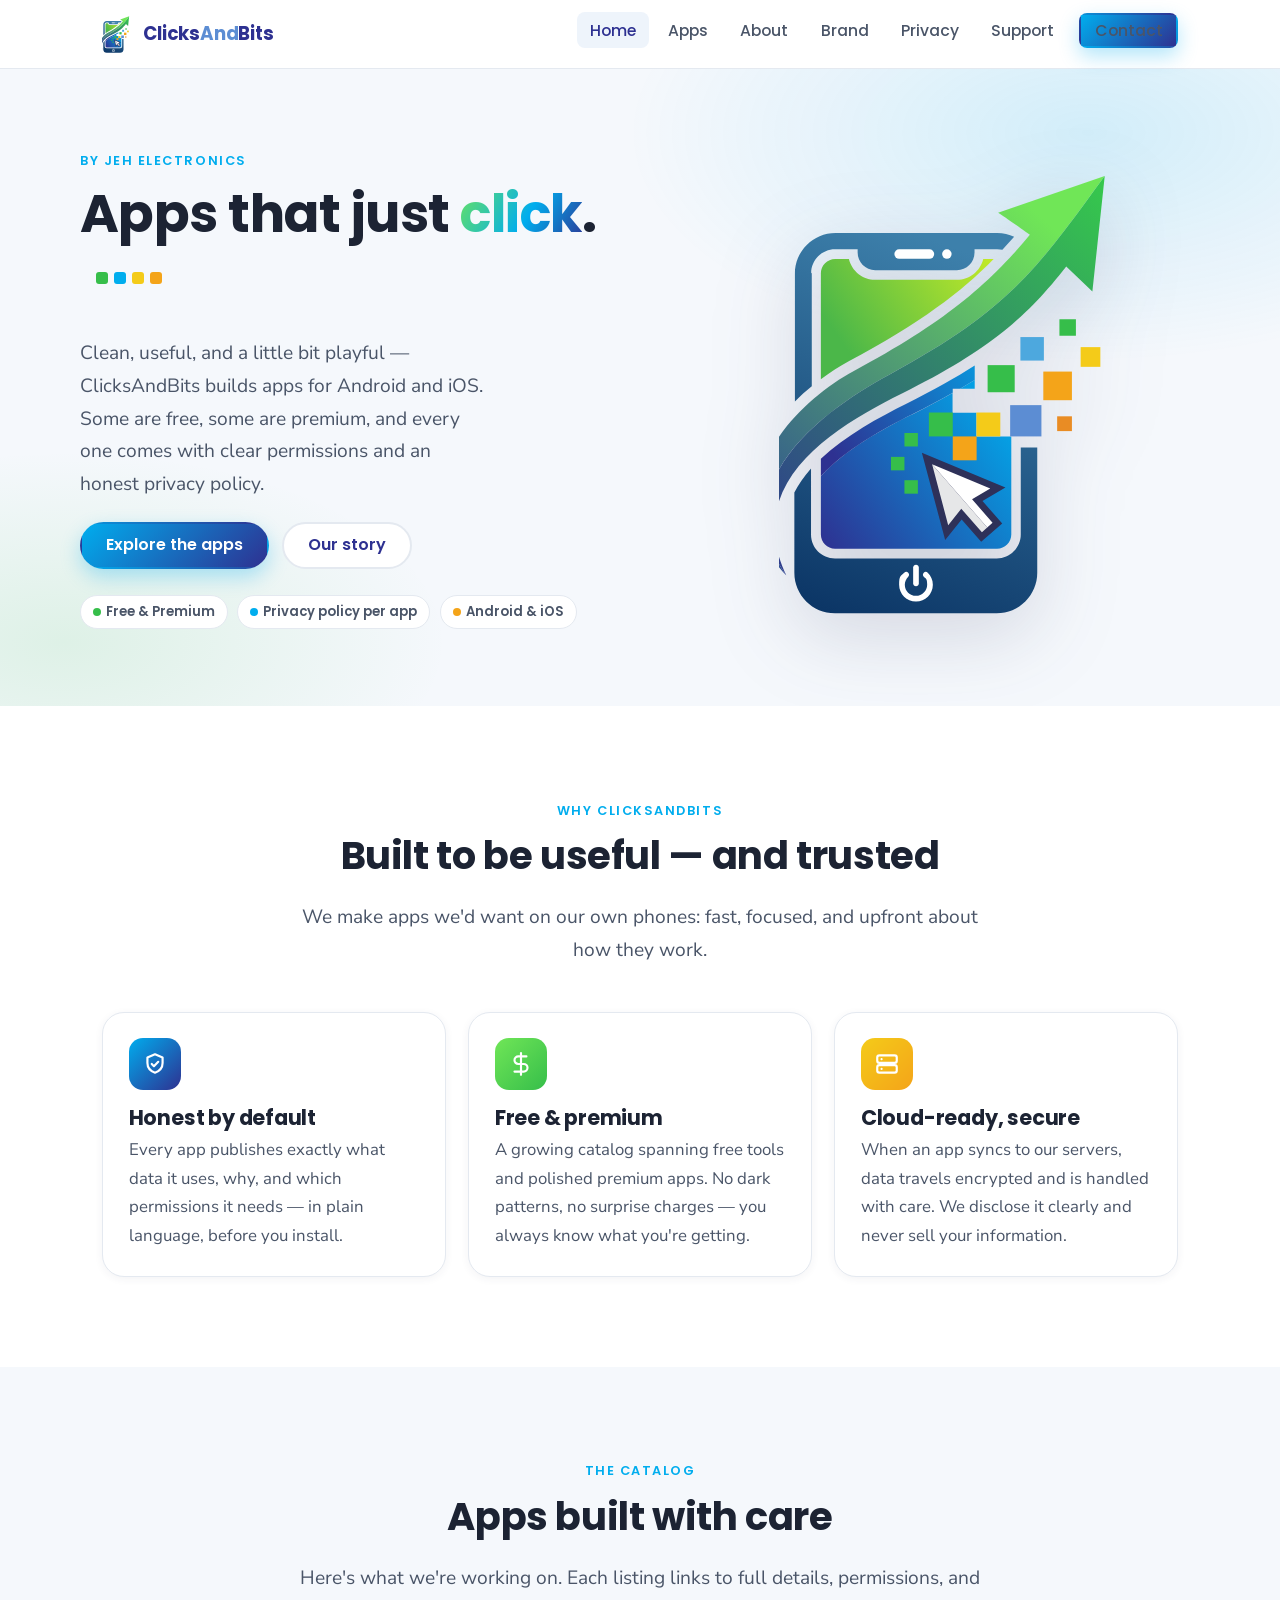
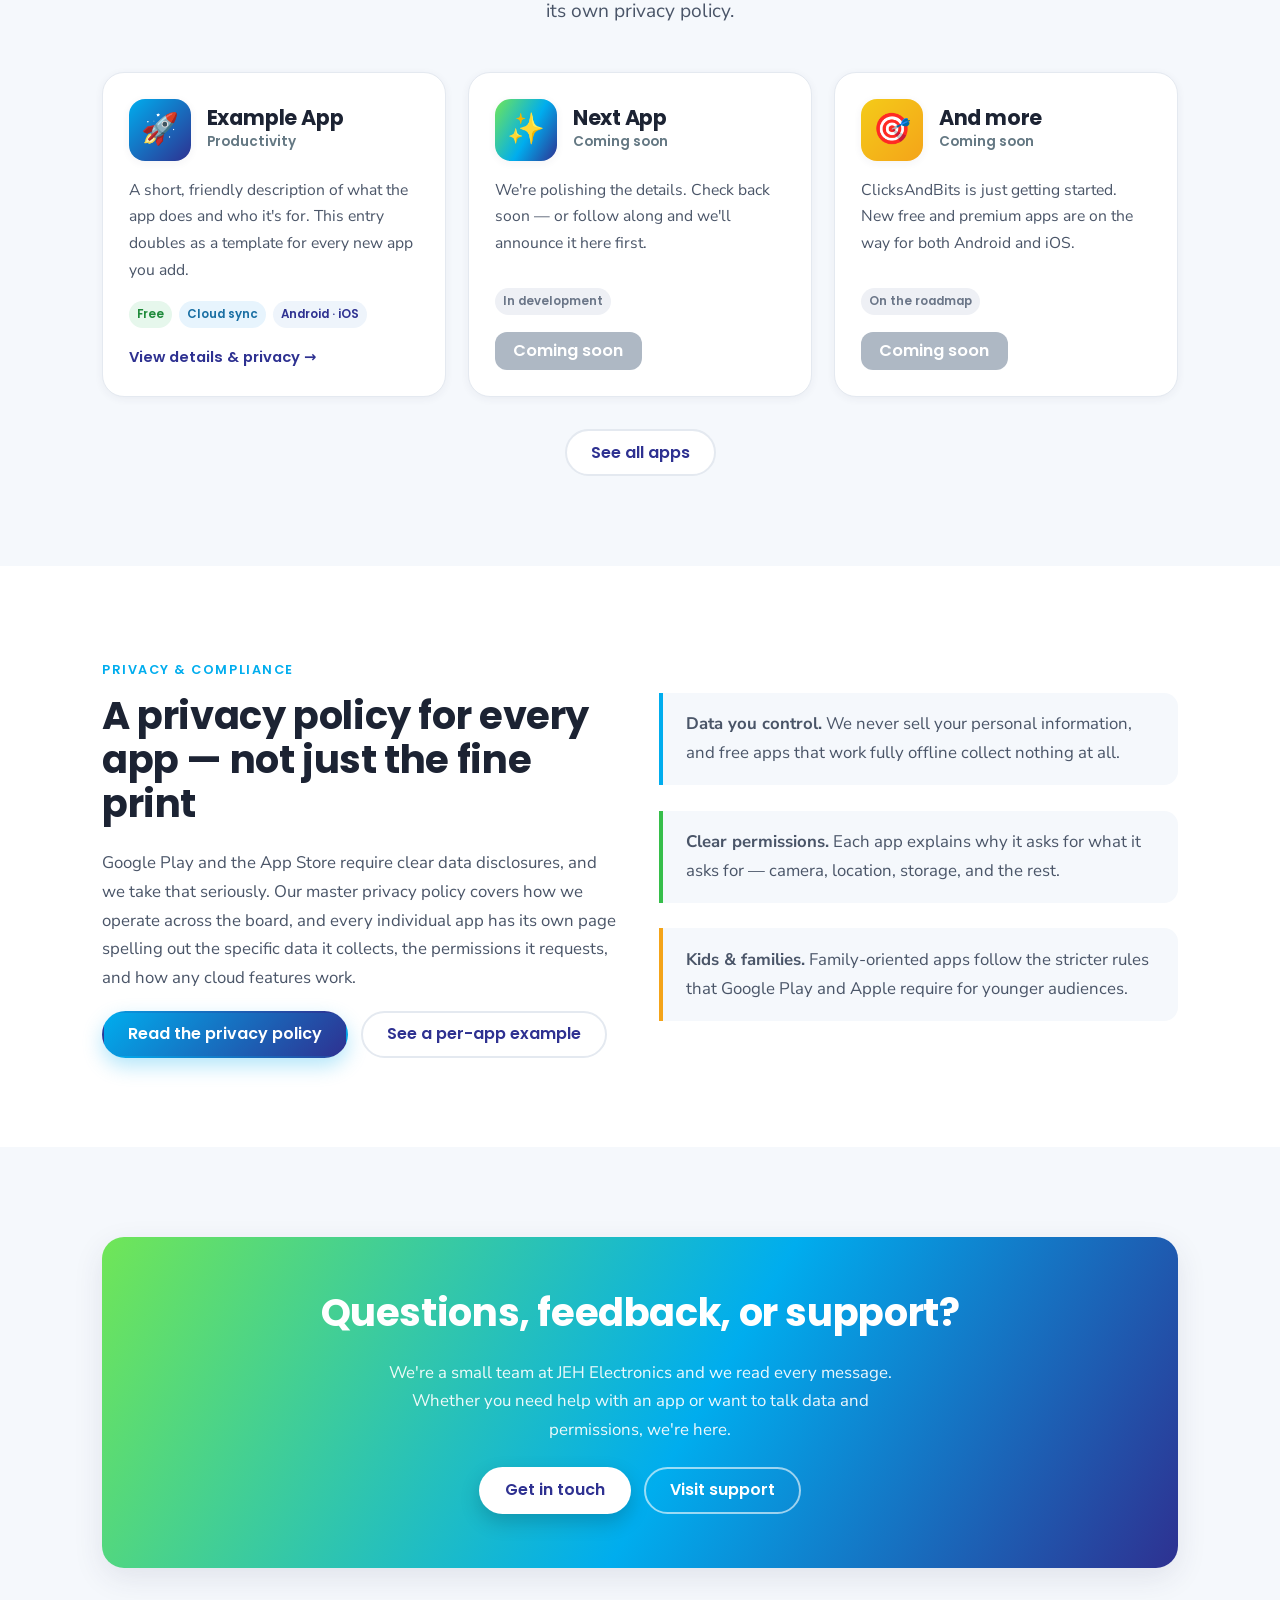
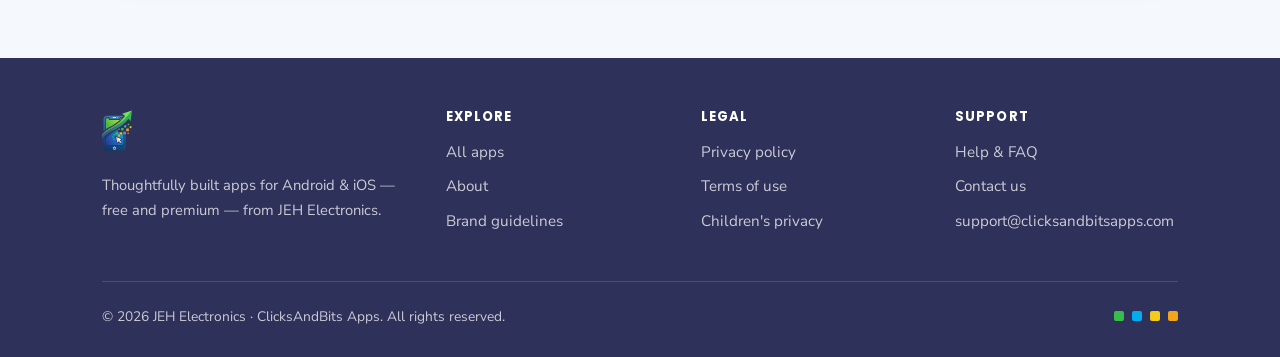
==== index.html @ 616c17c9 "Initial commit: ClicksAndBits Apps website Static site for ClicksAndBits Apps (JEH Electronics): hom" ====
<!DOCTYPE html>
<html lang="en">
<head>
  <meta charset="UTF-8">
  <meta name="viewport" content="width=device-width, initial-scale=1">
  <title>ClicksAndBits Apps — Thoughtfully built apps for Android &amp; iOS</title>
  <meta name="description" content="ClicksAndBits Apps, by JEH Electronics, builds clean, useful, and playful apps for Android and iOS — free and premium. Clear permissions, honest data practices, and a privacy policy for every app.">
  <link rel="icon" type="image/svg+xml" href="assets/img/icon.svg">
  <link rel="preconnect" href="https://fonts.googleapis.com">
  <link rel="preconnect" href="https://fonts.gstatic.com" crossorigin>
  <link href="https://fonts.googleapis.com/css2?family=Poppins:wght@500;600;700&family=Nunito+Sans:opsz,wght@6..12,400;6..12,600;6..12,700&display=swap" rel="stylesheet">
  <link rel="stylesheet" href="assets/css/styles.css">
</head>
<body>

  <!-- ===================== HEADER ===================== -->
  <header class="site-header">
    <nav class="wrap nav" aria-label="Primary">
      <a class="brand" href="index.html">
        <img src="assets/img/icon.svg" alt="">
        <span class="brand-txt">Clicks<em>And</em>Bits</span>
      </a>
      <button class="nav-toggle" aria-label="Menu" aria-controls="nav-links" aria-expanded="false">
        <svg viewBox="0 0 24 24" fill="none" stroke="currentColor" stroke-width="2.2" stroke-linecap="round"><path d="M3 6h18M3 12h18M3 18h18"/></svg>
      </button>
      <ul class="nav-links" id="nav-links">
        <li><a href="index.html">Home</a></li>
        <li><a href="apps.html">Apps</a></li>
        <li><a href="about.html">About</a></li>
        <li><a href="brand.html">Brand</a></li>
        <li><a href="privacy.html">Privacy</a></li>
        <li><a href="support.html">Support</a></li>
        <li><a class="btn btn--primary btn--sm" href="contact.html">Contact</a></li>
      </ul>
    </nav>
  </header>

  <main>

    <!-- ===================== HERO ===================== -->
    <section class="hero">
      <div class="wrap hero-grid">
        <div>
          <span class="eyebrow">By JEH Electronics</span>
          <h1>Apps that just <span class="grad">click</span>.<span class="bits"><i></i><i></i><i></i><i></i></span></h1>
          <p class="lead">Clean, useful, and a little bit playful — ClicksAndBits builds apps for Android and iOS. Some are free, some are premium, and every one comes with clear permissions and an honest privacy policy.</p>
          <div class="btn-row">
            <a class="btn btn--primary" href="apps.html">Explore the apps</a>
            <a class="btn btn--ghost" href="about.html">Our story</a>
          </div>
          <div class="pill-row">
            <span class="pill"><span class="dot" style="background:var(--cb-green)"></span> Free &amp; Premium</span>
            <span class="pill"><span class="dot" style="background:var(--cb-blue)"></span> Privacy policy per app</span>
            <span class="pill"><span class="dot" style="background:var(--cb-orange)"></span> Android &amp; iOS</span>
          </div>
        </div>
        <div class="hero-art">
          <img src="assets/img/icon.svg" alt="ClicksAndBits Apps logo — a phone with a rising arrow and colorful pixel bits">
        </div>
      </div>
    </section>

    <!-- ===================== VALUE PROPS ===================== -->
    <section class="section">
      <div class="wrap">
        <div class="section-head center">
          <span class="eyebrow">Why ClicksAndBits</span>
          <h2>Built to be useful — and trusted</h2>
          <p class="lead">We make apps we'd want on our own phones: fast, focused, and upfront about how they work.</p>
        </div>
        <div class="grid grid-3">
          <div class="card card--hover">
            <div class="feature-icon bg-brand">
              <svg viewBox="0 0 24 24" fill="none" stroke="currentColor" stroke-width="2" stroke-linecap="round" stroke-linejoin="round"><path d="M12 3l7 3v5c0 4.5-3 7.5-7 9-4-1.5-7-4.5-7-9V6z"/><path d="M9 12l2 2 4-4"/></svg>
            </div>
            <h3>Honest by default</h3>
            <p>Every app publishes exactly what data it uses, why, and which permissions it needs — in plain language, before you install.</p>
          </div>
          <div class="card card--hover">
            <div class="feature-icon bg-green">
              <svg viewBox="0 0 24 24" fill="none" stroke="currentColor" stroke-width="2" stroke-linecap="round" stroke-linejoin="round"><path d="M12 2v20M17 5H9.5a3.5 3.5 0 0 0 0 7h5a3.5 3.5 0 0 1 0 7H6"/></svg>
            </div>
            <h3>Free &amp; premium</h3>
            <p>A growing catalog spanning free tools and polished premium apps. No dark patterns, no surprise charges — you always know what you're getting.</p>
          </div>
          <div class="card card--hover">
            <div class="feature-icon bg-warm">
              <svg viewBox="0 0 24 24" fill="none" stroke="currentColor" stroke-width="2" stroke-linecap="round" stroke-linejoin="round"><rect x="3" y="4" width="18" height="7" rx="2"/><rect x="3" y="13" width="18" height="7" rx="2"/><path d="M7 7.5h.01M7 16.5h.01"/></svg>
            </div>
            <h3>Cloud-ready, secure</h3>
            <p>When an app syncs to our servers, data travels encrypted and is handled with care. We disclose it clearly and never sell your information.</p>
          </div>
        </div>
      </div>
    </section>

    <!-- ===================== FEATURED APPS ===================== -->
    <section class="section section--soft">
      <div class="wrap">
        <div class="section-head center">
          <span class="eyebrow">The catalog</span>
          <h2>Apps built with care</h2>
          <p class="lead">Here's what we're working on. Each listing links to full details, permissions, and its own privacy policy.</p>
        </div>
        <div class="grid grid-3">

          <!-- Example / template app -->
          <article class="card card--hover app-card">
            <div class="app-card__top">
              <div class="app-icon" style="background:var(--grad-brand)">🚀</div>
              <div>
                <h3>Example App</h3>
                <div class="app-card__meta">Productivity</div>
              </div>
            </div>
            <p>A short, friendly description of what the app does and who it's for. This entry doubles as a template for every new app you add.</p>
            <div class="tag-row">
              <span class="tag tag--free">Free</span>
              <span class="tag tag--data">Cloud sync</span>
              <span class="tag">Android · iOS</span>
            </div>
            <div class="app-card__actions">
              <a class="link-arrow" href="apps/example-app.html">View details &amp; privacy</a>
            </div>
          </article>

          <!-- Coming soon placeholders -->
          <article class="card app-card">
            <div class="app-card__top">
              <div class="app-icon" style="background:var(--grad-rise)">✨</div>
              <div>
                <h3>Next App</h3>
                <div class="app-card__meta">Coming soon</div>
              </div>
            </div>
            <p>We're polishing the details. Check back soon — or follow along and we'll announce it here first.</p>
            <div class="tag-row">
              <span class="tag tag--soon">In development</span>
            </div>
            <div class="app-card__actions">
              <span class="store-badge is-disabled"><span class="sb-big">Coming soon</span></span>
            </div>
          </article>

          <article class="card app-card">
            <div class="app-card__top">
              <div class="app-icon" style="background:var(--grad-warm)">🎯</div>
              <div>
                <h3>And more</h3>
                <div class="app-card__meta">Coming soon</div>
              </div>
            </div>
            <p>ClicksAndBits is just getting started. New free and premium apps are on the way for both Android and iOS.</p>
            <div class="tag-row">
              <span class="tag tag--soon">On the roadmap</span>
            </div>
            <div class="app-card__actions">
              <span class="store-badge is-disabled"><span class="sb-big">Coming soon</span></span>
            </div>
          </article>

        </div>
        <div class="btn-row center" style="margin-top:2rem">
          <a class="btn btn--ghost" href="apps.html">See all apps</a>
        </div>
      </div>
    </section>

    <!-- ===================== TRUST / PRIVACY STRIP ===================== -->
    <section class="section">
      <div class="wrap">
        <div class="grid grid-2" style="align-items:center; gap:2.4rem">
          <div>
            <span class="eyebrow">Privacy &amp; compliance</span>
            <h2>A privacy policy for every app — not just the fine print</h2>
            <p>Google Play and the App Store require clear data disclosures, and we take that seriously. Our master privacy policy covers how we operate across the board, and every individual app has its own page spelling out the specific data it collects, the permissions it requests, and how any cloud features work.</p>
            <div class="btn-row">
              <a class="btn btn--primary" href="privacy.html">Read the privacy policy</a>
              <a class="btn btn--ghost" href="apps/example-app.html">See a per-app example</a>
            </div>
          </div>
          <div class="stack">
            <div class="callout"><p><strong>Data you control.</strong> We never sell your personal information, and free apps that work fully offline collect nothing at all.</p></div>
            <div class="callout callout--green"><p><strong>Clear permissions.</strong> Each app explains why it asks for what it asks for — camera, location, storage, and the rest.</p></div>
            <div class="callout callout--warm"><p><strong>Kids &amp; families.</strong> Family-oriented apps follow the stricter rules that Google Play and Apple require for younger audiences.</p></div>
          </div>
        </div>
      </div>
    </section>

    <!-- ===================== CTA ===================== -->
    <section class="section section--soft">
      <div class="wrap">
        <div class="cta-band">
          <h2>Questions, feedback, or support?</h2>
          <p>We're a small team at JEH Electronics and we read every message. Whether you need help with an app or want to talk data and permissions, we're here.</p>
          <div class="btn-row center" style="margin-top:1.4rem">
            <a class="btn btn--primary" href="contact.html">Get in touch</a>
            <a class="btn btn--ghost" href="support.html" style="background:transparent;color:#fff;border-color:rgba(255,255,255,.6)">Visit support</a>
          </div>
        </div>
      </div>
    </section>

  </main>

  <!-- ===================== FOOTER ===================== -->
  <footer class="site-footer">
    <div class="wrap">
      <div class="footer-grid">
        <div class="footer-brand">
          <img src="assets/img/icon.svg" alt="ClicksAndBits Apps">
          <p>Thoughtfully built apps for Android &amp; iOS — free and premium — from JEH Electronics.</p>
        </div>
        <div>
          <h4>Explore</h4>
          <ul>
            <li><a href="apps.html">All apps</a></li>
            <li><a href="about.html">About</a></li>
            <li><a href="brand.html">Brand guidelines</a></li>
          </ul>
        </div>
        <div>
          <h4>Legal</h4>
          <ul>
            <li><a href="privacy.html">Privacy policy</a></li>
            <li><a href="terms.html">Terms of use</a></li>
            <li><a href="privacy.html#childrens-privacy">Children's privacy</a></li>
          </ul>
        </div>
        <div>
          <h4>Support</h4>
          <ul>
            <li><a href="support.html">Help &amp; FAQ</a></li>
            <li><a href="contact.html">Contact us</a></li>
            <li><a href="mailto:support@clicksandbitsapps.com">support@clicksandbitsapps.com</a></li>
          </ul>
        </div>
      </div>
      <div class="footer-bar">
        <span>© <span data-year>2026</span> JEH Electronics · ClicksAndBits Apps. All rights reserved.</span>
        <span class="footer-badges" aria-hidden="true"><i></i><i></i><i></i><i></i></span>
      </div>
    </div>
  </footer>

  <script src="assets/js/main.js"></script>
</body>
</html>
---- assets/css/styles.css ----
/* =====================================================================
   ClicksAndBits Apps — Design System
   Brand colors taken from the Clicks logo (JEH Electronics)
   ===================================================================== */

:root {
  /* --- Brand palette --------------------------------------------- */
  --cb-blue:        #00adee;   /* bright sky blue  */
  --cb-blue-2:      #4da8de;   /* soft blue        */
  --cb-indigo:      #2e3191;   /* deep indigo      */
  --cb-indigo-2:    #2e3159;   /* near-navy        */
  --cb-slate-blue:  #5c8dd3;   /* slate blue       */
  --cb-green:       #36be4a;   /* clicks green     */
  --cb-green-2:     #70e657;   /* light green      */
  --cb-yellow:      #f4cb19;   /* bit yellow       */
  --cb-orange:      #f4a419;   /* bit orange       */

  /* --- Neutrals -------------------------------------------------- */
  --ink:            #1c2333;   /* primary text     */
  --ink-soft:       #4a5568;   /* secondary text   */
  --slate:          #647883;   /* muted text       */
  --line:           #e4e9f0;   /* borders          */
  --bg:             #ffffff;
  --bg-soft:        #f5f8fc;   /* section tint     */
  --bg-tint:        #eef4fb;

  /* --- Signature gradients (from the logo) ----------------------- */
  --grad-brand:  linear-gradient(135deg, var(--cb-blue) 0%, var(--cb-indigo) 100%);
  --grad-rise:   linear-gradient(120deg, var(--cb-green-2) 0%, var(--cb-blue) 55%, var(--cb-indigo) 100%);
  --grad-warm:   linear-gradient(135deg, var(--cb-yellow) 0%, var(--cb-orange) 100%);

  /* --- Type ------------------------------------------------------ */
  --font-display: 'Poppins', system-ui, -apple-system, 'Segoe UI', Roboto, sans-serif;
  --font-body:    'Nunito Sans', system-ui, -apple-system, 'Segoe UI', Roboto, sans-serif;

  /* --- Shape & depth --------------------------------------------- */
  --radius:    14px;
  --radius-lg: 22px;
  --radius-sm: 9px;
  --shadow-sm: 0 2px 8px rgba(46, 49, 89, 0.06);
  --shadow:    0 10px 30px rgba(46, 49, 89, 0.10);
  --shadow-lg: 0 24px 60px rgba(46, 49, 89, 0.16);

  --wrap: 1120px;
}

/* =====================================================================
   Base
   ===================================================================== */
*, *::before, *::after { box-sizing: border-box; }

html { scroll-behavior: smooth; -webkit-text-size-adjust: 100%; }

body {
  margin: 0;
  font-family: var(--font-body);
  font-size: 1.05rem;
  line-height: 1.7;
  color: var(--ink-soft);
  background: var(--bg);
  -webkit-font-smoothing: antialiased;
  text-rendering: optimizeLegibility;
}

h1, h2, h3, h4 {
  font-family: var(--font-display);
  color: var(--ink);
  line-height: 1.15;
  font-weight: 700;
  margin: 0 0 .6em;
  letter-spacing: -0.01em;
}
h1 { font-size: clamp(2.1rem, 5vw, 3.3rem); }
h2 { font-size: clamp(1.7rem, 3.5vw, 2.4rem); }
h3 { font-size: 1.3rem; }

p { margin: 0 0 1.1em; }

a { color: var(--cb-indigo); text-decoration: none; transition: color .15s ease; }
a:hover { color: var(--cb-blue); }

img, svg { max-width: 100%; }

ul, ol { margin: 0 0 1.1em; padding-left: 1.3em; }
li { margin-bottom: .4em; }

hr { border: none; border-top: 1px solid var(--line); margin: 2.5rem 0; }

code {
  font-family: ui-monospace, SFMono-Regular, Menlo, Consolas, monospace;
  background: var(--bg-tint);
  color: var(--cb-indigo);
  padding: .12em .4em;
  border-radius: 6px;
  font-size: .9em;
}

:focus-visible { outline: 3px solid var(--cb-blue); outline-offset: 2px; border-radius: 4px; }

/* =====================================================================
   Layout helpers
   ===================================================================== */
.wrap { width: 100%; max-width: var(--wrap); margin: 0 auto; padding: 0 22px; }
.section { padding: clamp(3.5rem, 7vw, 6rem) 0; }
.section--soft { background: var(--bg-soft); }
.section--tint { background: var(--bg-tint); }

.center { text-align: center; }
.eyebrow {
  display: inline-block;
  font-family: var(--font-display);
  font-weight: 600;
  font-size: .8rem;
  letter-spacing: .12em;
  text-transform: uppercase;
  color: var(--cb-blue);
  margin-bottom: .8rem;
}
.lead { font-size: 1.2rem; color: var(--ink-soft); }
.section-head { max-width: 680px; margin: 0 auto 2.8rem; }
.section-head.center { text-align: center; }

/* =====================================================================
   Buttons
   ===================================================================== */
.btn {
  display: inline-flex;
  align-items: center;
  gap: .55em;
  font-family: var(--font-display);
  font-weight: 600;
  font-size: 1rem;
  line-height: 1;
  padding: .85em 1.5em;
  border-radius: 999px;
  border: 2px solid transparent;
  cursor: pointer;
  transition: transform .12s ease, box-shadow .18s ease, background .18s ease, color .18s ease;
  white-space: nowrap;
}
.btn:active { transform: translateY(1px); }
.btn--primary {
  background: var(--grad-brand);
  color: #fff;
  box-shadow: 0 8px 20px rgba(0, 173, 238, 0.30);
}
.btn--primary:hover { color: #fff; box-shadow: 0 12px 28px rgba(0, 173, 238, 0.42); transform: translateY(-2px); }
.btn--ghost {
  background: #fff;
  color: var(--cb-indigo);
  border-color: var(--line);
}
.btn--ghost:hover { border-color: var(--cb-blue); color: var(--cb-blue); }
.btn--sm { font-size: .9rem; padding: .65em 1.1em; }

.btn-row { display: flex; flex-wrap: wrap; gap: .8rem; }
.btn-row.center { justify-content: center; }

/* Store badges */
.store-badge {
  display: inline-flex;
  align-items: center;
  gap: .6em;
  background: var(--ink);
  color: #fff;
  border-radius: 12px;
  padding: .6em 1.1em;
  font-family: var(--font-display);
  transition: transform .12s ease, box-shadow .18s ease;
}
.store-badge:hover { color: #fff; transform: translateY(-2px); box-shadow: var(--shadow); }
.store-badge svg { width: 26px; height: 26px; flex: none; }
.store-badge .sb-small { display: block; font-size: .62rem; letter-spacing: .06em; opacity: .8; line-height: 1.1; }
.store-badge .sb-big { display: block; font-size: 1.02rem; font-weight: 600; line-height: 1.1; }
.store-badge.is-disabled { background: #aeb8c4; pointer-events: none; }

/* =====================================================================
   Header / Nav
   ===================================================================== */
.site-header {
  position: sticky;
  top: 0;
  z-index: 50;
  background: rgba(255, 255, 255, 0.85);
  backdrop-filter: saturate(180%) blur(12px);
  -webkit-backdrop-filter: saturate(180%) blur(12px);
  border-bottom: 1px solid var(--line);
}
.nav {
  display: flex;
  align-items: center;
  justify-content: space-between;
  height: 68px;
}
.brand { display: inline-flex; align-items: center; gap: .6em; font-family: var(--font-display); font-weight: 700; color: var(--ink); font-size: 1.15rem; }
.brand:hover { color: var(--ink); }
.brand img { height: 38px; width: auto; }
.brand .brand-txt { color: var(--cb-indigo); letter-spacing: -0.01em; }
.brand .brand-txt em { color: var(--cb-slate-blue); font-style: normal; }

.nav-links { display: flex; align-items: center; gap: .35rem; list-style: none; margin: 0; padding: 0; }
.nav-links a {
  font-family: var(--font-display);
  font-weight: 500;
  font-size: .98rem;
  color: var(--ink-soft);
  padding: .5em .85em;
  border-radius: 8px;
}
.nav-links a:hover { color: var(--cb-indigo); background: var(--bg-tint); }
.nav-links a.is-active { color: var(--cb-indigo); background: var(--bg-tint); }
.nav-links .btn { margin-left: .4rem; }

.nav-toggle {
  display: none;
  background: none; border: none; cursor: pointer;
  width: 44px; height: 44px; padding: 10px;
  color: var(--cb-indigo);
}
.nav-toggle svg { width: 100%; height: 100%; }

@media (max-width: 860px) {
  .nav-toggle { display: block; }
  .nav-links {
    position: absolute;
    top: 68px; left: 0; right: 0;
    flex-direction: column;
    align-items: stretch;
    gap: .2rem;
    background: #fff;
    border-bottom: 1px solid var(--line);
    padding: 1rem 22px 1.4rem;
    box-shadow: var(--shadow);
    transform: translateY(-8px);
    opacity: 0;
    pointer-events: none;
    transition: opacity .18s ease, transform .18s ease;
  }
  .nav-links.open { opacity: 1; transform: none; pointer-events: auto; }
  .nav-links a { padding: .7em .85em; }
  .nav-links .btn { margin: .4rem 0 0; justify-content: center; }
}

/* =====================================================================
   Hero
   ===================================================================== */
.hero { position: relative; overflow: hidden; background: var(--bg-soft); }
.hero::before {
  content: "";
  position: absolute; inset: 0;
  background:
    radial-gradient(60% 60% at 85% 10%, rgba(0,173,238,.14), transparent 60%),
    radial-gradient(50% 50% at 5% 90%, rgba(54,190,74,.12), transparent 60%);
  pointer-events: none;
}
.hero-grid {
  position: relative;
  display: grid;
  grid-template-columns: 1.1fr .9fr;
  gap: 3rem;
  align-items: center;
  padding: clamp(3rem, 6vw, 5.5rem) 0;
}
.hero h1 { color: var(--ink); }
.hero h1 .grad { background: var(--grad-rise); -webkit-background-clip: text; background-clip: text; color: transparent; }
.hero .lead { max-width: 34ch; }
.hero-art { display: flex; justify-content: center; }
.hero-art img { width: min(360px, 80%); filter: drop-shadow(0 20px 40px rgba(46,49,89,.18)); }

/* floating bits accent */
.bits { display: inline-flex; gap: 6px; vertical-align: middle; margin-left: .3em; }
.bits i { width: 12px; height: 12px; border-radius: 3px; display: inline-block; }
.bits i:nth-child(1){ background: var(--cb-green); }
.bits i:nth-child(2){ background: var(--cb-blue); }
.bits i:nth-child(3){ background: var(--cb-yellow); }
.bits i:nth-child(4){ background: var(--cb-orange); }

.pill-row { display: flex; flex-wrap: wrap; gap: .6rem; margin-top: 1.6rem; }
.pill {
  display: inline-flex; align-items: center; gap: .4em;
  background: #fff; border: 1px solid var(--line);
  border-radius: 999px; padding: .4em .9em;
  font-family: var(--font-display); font-weight: 600; font-size: .82rem;
  color: var(--ink-soft);
}
.pill .dot { width: 8px; height: 8px; border-radius: 50%; }

@media (max-width: 780px) {
  .hero-grid { grid-template-columns: 1fr; gap: 1.5rem; text-align: center; }
  .hero .lead { margin-inline: auto; }
  .hero .btn-row, .hero .pill-row { justify-content: center; }
  .hero-art { order: -1; }
  .hero-art img { width: min(240px, 62%); }
}

/* =====================================================================
   Cards & grids
   ===================================================================== */
.grid { display: grid; gap: 1.4rem; }
.grid-3 { grid-template-columns: repeat(3, 1fr); }
.grid-2 { grid-template-columns: repeat(2, 1fr); }
@media (max-width: 900px){ .grid-3 { grid-template-columns: repeat(2,1fr);} }
@media (max-width: 620px){ .grid-3, .grid-2 { grid-template-columns: 1fr; } }

.card {
  background: #fff;
  border: 1px solid var(--line);
  border-radius: var(--radius-lg);
  padding: 1.6rem;
  box-shadow: var(--shadow-sm);
  transition: transform .15s ease, box-shadow .2s ease, border-color .2s ease;
}
.card--hover:hover { transform: translateY(-4px); box-shadow: var(--shadow); border-color: transparent; }

.feature-icon {
  width: 52px; height: 52px; border-radius: 14px;
  display: grid; place-items: center;
  margin-bottom: 1rem;
  color: #fff;
}
.feature-icon svg { width: 26px; height: 26px; }
.bg-brand { background: var(--grad-brand); }
.bg-rise  { background: var(--grad-rise); }
.bg-warm  { background: var(--grad-warm); }
.bg-green { background: linear-gradient(135deg, var(--cb-green-2), var(--cb-green)); }

.card h3 { margin-bottom: .4rem; }
.card p:last-child { margin-bottom: 0; }

/* =====================================================================
   App cards
   ===================================================================== */
.app-card { display: flex; flex-direction: column; }
.app-card__top { display: flex; gap: 1rem; align-items: center; margin-bottom: 1rem; }
.app-icon {
  width: 62px; height: 62px; flex: none;
  border-radius: 16px;
  display: grid; place-items: center;
  font-size: 1.9rem;
  color: #fff;
  box-shadow: var(--shadow-sm);
}
.app-card h3 { margin: 0; }
.app-card__meta { font-size: .85rem; color: var(--slate); font-family: var(--font-display); font-weight: 600; }
.app-card p { font-size: .98rem; }
.app-card .tag-row { margin-top: auto; }

.tag-row { display: flex; flex-wrap: wrap; gap: .4rem; margin: .9rem 0 1.1rem; }
.tag {
  font-family: var(--font-display);
  font-weight: 600; font-size: .74rem;
  padding: .3em .7em; border-radius: 999px;
  background: var(--bg-tint); color: var(--cb-indigo);
}
.tag--free  { background: #e6f7ec; color: #1f8a3b; }
.tag--paid  { background: #fff3d6; color: #a9761a; }
.tag--data  { background: #e7f4fd; color: #1a6fa3; }
.tag--soon  { background: #eef0f5; color: #6b7688; }

.app-card__actions { display: flex; flex-wrap: wrap; gap: .6rem; align-items: center; }
.link-arrow { font-family: var(--font-display); font-weight: 600; font-size: .92rem; display: inline-flex; align-items: center; gap: .3em; }
.link-arrow::after { content: "→"; transition: transform .15s ease; }
.link-arrow:hover::after { transform: translateX(3px); }

/* =====================================================================
   Content pages (privacy, terms, per-app)
   ===================================================================== */
.page-hero {
  background: var(--grad-brand);
  color: #fff;
  padding: clamp(2.5rem, 5vw, 4rem) 0;
}
.page-hero h1 { color: #fff; margin-bottom: .3rem; }
.page-hero p { color: rgba(255,255,255,.9); margin: 0; font-size: 1.1rem; }
.page-hero .eyebrow { color: rgba(255,255,255,.85); }
.breadcrumb { font-size: .85rem; color: rgba(255,255,255,.8); margin-bottom: 1rem; font-family: var(--font-display); }
.breadcrumb a { color: #fff; text-decoration: underline; text-underline-offset: 3px; }

.prose { max-width: 780px; margin: 0 auto; }
.prose h2 { margin-top: 2.4rem; padding-top: .4rem; }
.prose h3 { margin-top: 1.8rem; color: var(--cb-indigo); }
.prose h2:first-child { margin-top: 0; }
.prose ul { padding-left: 1.2em; }
.prose li { margin-bottom: .5em; }
.updated { font-size: .9rem; color: var(--slate); font-style: italic; }

.callout {
  border-left: 4px solid var(--cb-blue);
  background: var(--bg-soft);
  border-radius: 0 var(--radius) var(--radius) 0;
  padding: 1.1rem 1.4rem;
  margin: 1.6rem 0;
}
.callout p:last-child { margin-bottom: 0; }
.callout--warm { border-left-color: var(--cb-orange); }
.callout--green { border-left-color: var(--cb-green); }

.toc {
  background: var(--bg-soft);
  border: 1px solid var(--line);
  border-radius: var(--radius);
  padding: 1.2rem 1.4rem;
  margin-bottom: 2rem;
}
.toc strong { font-family: var(--font-display); display: block; margin-bottom: .5rem; color: var(--ink); }
.toc ul { list-style: none; padding: 0; margin: 0; columns: 2; }
.toc li { margin-bottom: .35em; }
@media (max-width: 620px){ .toc ul { columns: 1; } }

/* Data-usage table */
.data-table { width: 100%; border-collapse: collapse; margin: 1.4rem 0; font-size: .96rem; }
.data-table th, .data-table td { text-align: left; padding: .8rem 1rem; border-bottom: 1px solid var(--line); vertical-align: top; }
.data-table th { font-family: var(--font-display); color: var(--ink); background: var(--bg-soft); font-size: .82rem; text-transform: uppercase; letter-spacing: .04em; }
.data-table tr:last-child td { border-bottom: none; }
.table-scroll { overflow-x: auto; }

/* =====================================================================
   Brand guideline page
   ===================================================================== */
.swatch-grid { display: grid; grid-template-columns: repeat(4, 1fr); gap: 1rem; }
@media (max-width: 720px){ .swatch-grid { grid-template-columns: repeat(2,1fr);} }
.swatch {
  border: 1px solid var(--line); border-radius: var(--radius);
  overflow: hidden; background: #fff;
}
.swatch__chip { height: 96px; }
.swatch__body { padding: .8rem 1rem; }
.swatch__name { font-family: var(--font-display); font-weight: 600; color: var(--ink); font-size: .95rem; }
.swatch__hex { font-family: ui-monospace, Menlo, monospace; font-size: .82rem; color: var(--slate); text-transform: uppercase; }

.grad-grid { display: grid; grid-template-columns: repeat(3,1fr); gap: 1rem; }
@media (max-width: 720px){ .grad-grid { grid-template-columns: 1fr; } }
.grad-card { border-radius: var(--radius); overflow: hidden; border: 1px solid var(--line); }
.grad-card__band { height: 90px; }
.grad-card__body { padding: .8rem 1rem; background: #fff; }

.do-dont { display: grid; grid-template-columns: 1fr 1fr; gap: 1.2rem; }
@media (max-width: 620px){ .do-dont { grid-template-columns: 1fr; } }
.dd { border-radius: var(--radius); padding: 1.2rem 1.4rem; border: 1px solid var(--line); }
.dd--do { background: #f2fbf5; border-color: #cfe9d6; }
.dd--dont { background: #fdf3f3; border-color: #f2d6d6; }
.dd h4 { display: flex; align-items: center; gap: .4em; margin-bottom: .6rem; }
.dd ul { margin: 0; }

.type-sample { border: 1px solid var(--line); border-radius: var(--radius); padding: 1.4rem 1.6rem; background: #fff; }
.type-sample .ts-label { font-size: .78rem; color: var(--slate); font-family: var(--font-display); text-transform: uppercase; letter-spacing: .08em; }

/* =====================================================================
   CTA band
   ===================================================================== */
.cta-band {
  background: var(--grad-rise);
  color: #fff;
  border-radius: var(--radius-lg);
  padding: clamp(2.2rem, 5vw, 3.4rem);
  text-align: center;
  box-shadow: var(--shadow);
}
.cta-band h2 { color: #fff; }
.cta-band p { color: rgba(255,255,255,.92); max-width: 52ch; margin-inline: auto; }
.cta-band .btn--primary { background: #fff; color: var(--cb-indigo); box-shadow: 0 8px 20px rgba(0,0,0,.18); }
.cta-band .btn--primary:hover { color: var(--cb-indigo); }

/* =====================================================================
   Footer
   ===================================================================== */
.site-footer {
  background: var(--cb-indigo-2);
  color: rgba(255,255,255,.75);
  padding: 3.2rem 0 1.8rem;
  font-size: .95rem;
}
.footer-grid {
  display: grid;
  grid-template-columns: 1.4fr 1fr 1fr 1fr;
  gap: 2rem;
  margin-bottom: 2.4rem;
}
@media (max-width: 780px){ .footer-grid { grid-template-columns: 1fr 1fr; gap: 1.6rem; } }
@media (max-width: 460px){ .footer-grid { grid-template-columns: 1fr; } }
.site-footer h4 { color: #fff; font-size: .82rem; text-transform: uppercase; letter-spacing: .08em; margin-bottom: 1rem; }
.site-footer ul { list-style: none; padding: 0; margin: 0; }
.site-footer li { margin-bottom: .55em; }
.site-footer a { color: rgba(255,255,255,.75); }
.site-footer a:hover { color: #fff; }
.footer-brand img { height: 42px; margin-bottom: .8rem; }
.footer-brand p { max-width: 34ch; font-size: .92rem; }
.footer-bar {
  border-top: 1px solid rgba(255,255,255,.14);
  padding-top: 1.4rem;
  display: flex; flex-wrap: wrap; gap: .6rem 1.4rem;
  align-items: center; justify-content: space-between;
  font-size: .86rem;
}
.footer-bar a { color: rgba(255,255,255,.75); }
.footer-badges { display: flex; gap: 8px; }
.footer-badges i { width: 10px; height: 10px; border-radius: 2px; }
.footer-badges i:nth-child(1){ background: var(--cb-green);}
.footer-badges i:nth-child(2){ background: var(--cb-blue);}
.footer-badges i:nth-child(3){ background: var(--cb-yellow);}
.footer-badges i:nth-child(4){ background: var(--cb-orange);}

/* =====================================================================
   Contact
   ===================================================================== */
.contact-grid { display: grid; grid-template-columns: 1fr 1fr; gap: 1.4rem; }
@media (max-width: 720px){ .contact-grid { grid-template-columns: 1fr; } }
.contact-card { display: flex; gap: 1rem; align-items: flex-start; }
.contact-card .feature-icon { margin-bottom: 0; flex: none; }
.contact-card h3 { margin-bottom: .2rem; font-size: 1.1rem; }
.contact-card a { font-weight: 600; }

/* Utility */
.mt-0 { margin-top: 0; } .mb-0 { margin-bottom: 0; }
.muted { color: var(--slate); }
.small { font-size: .9rem; }
.stack > * + * { margin-top: 1rem; }
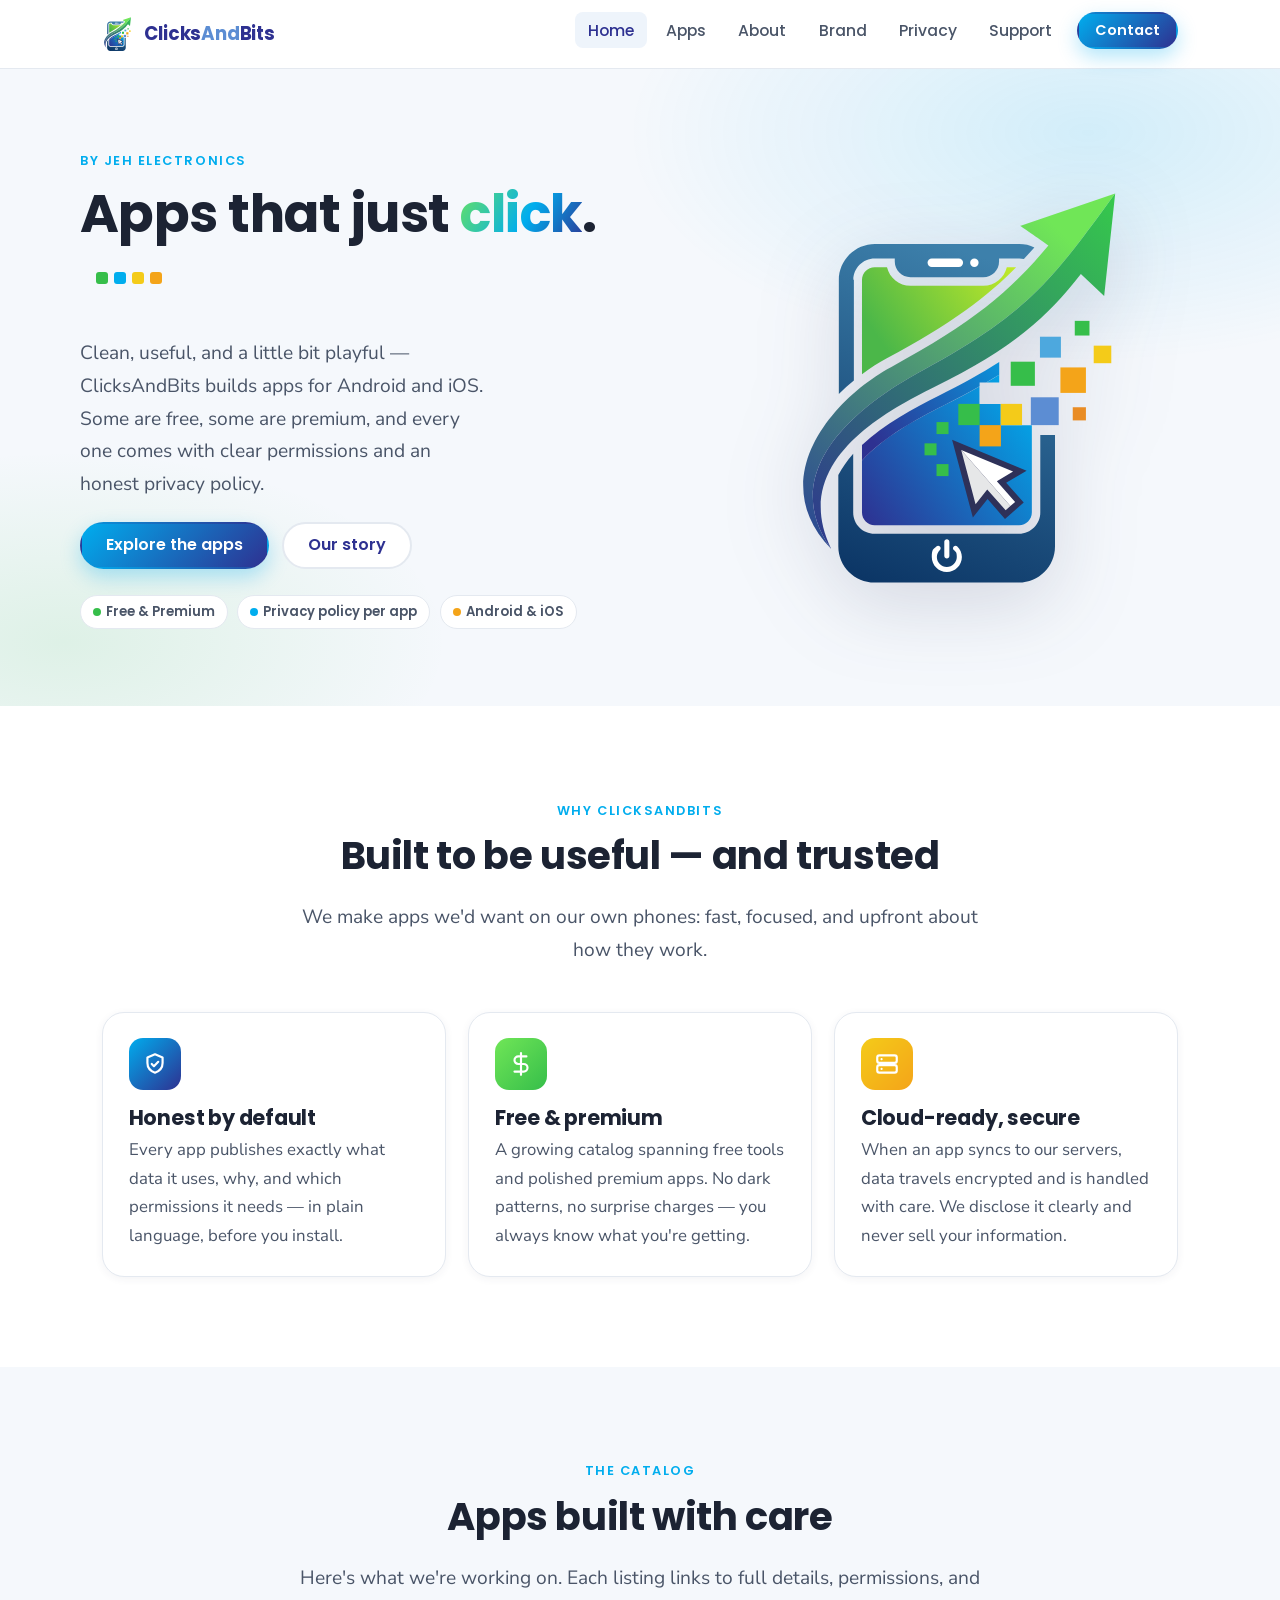
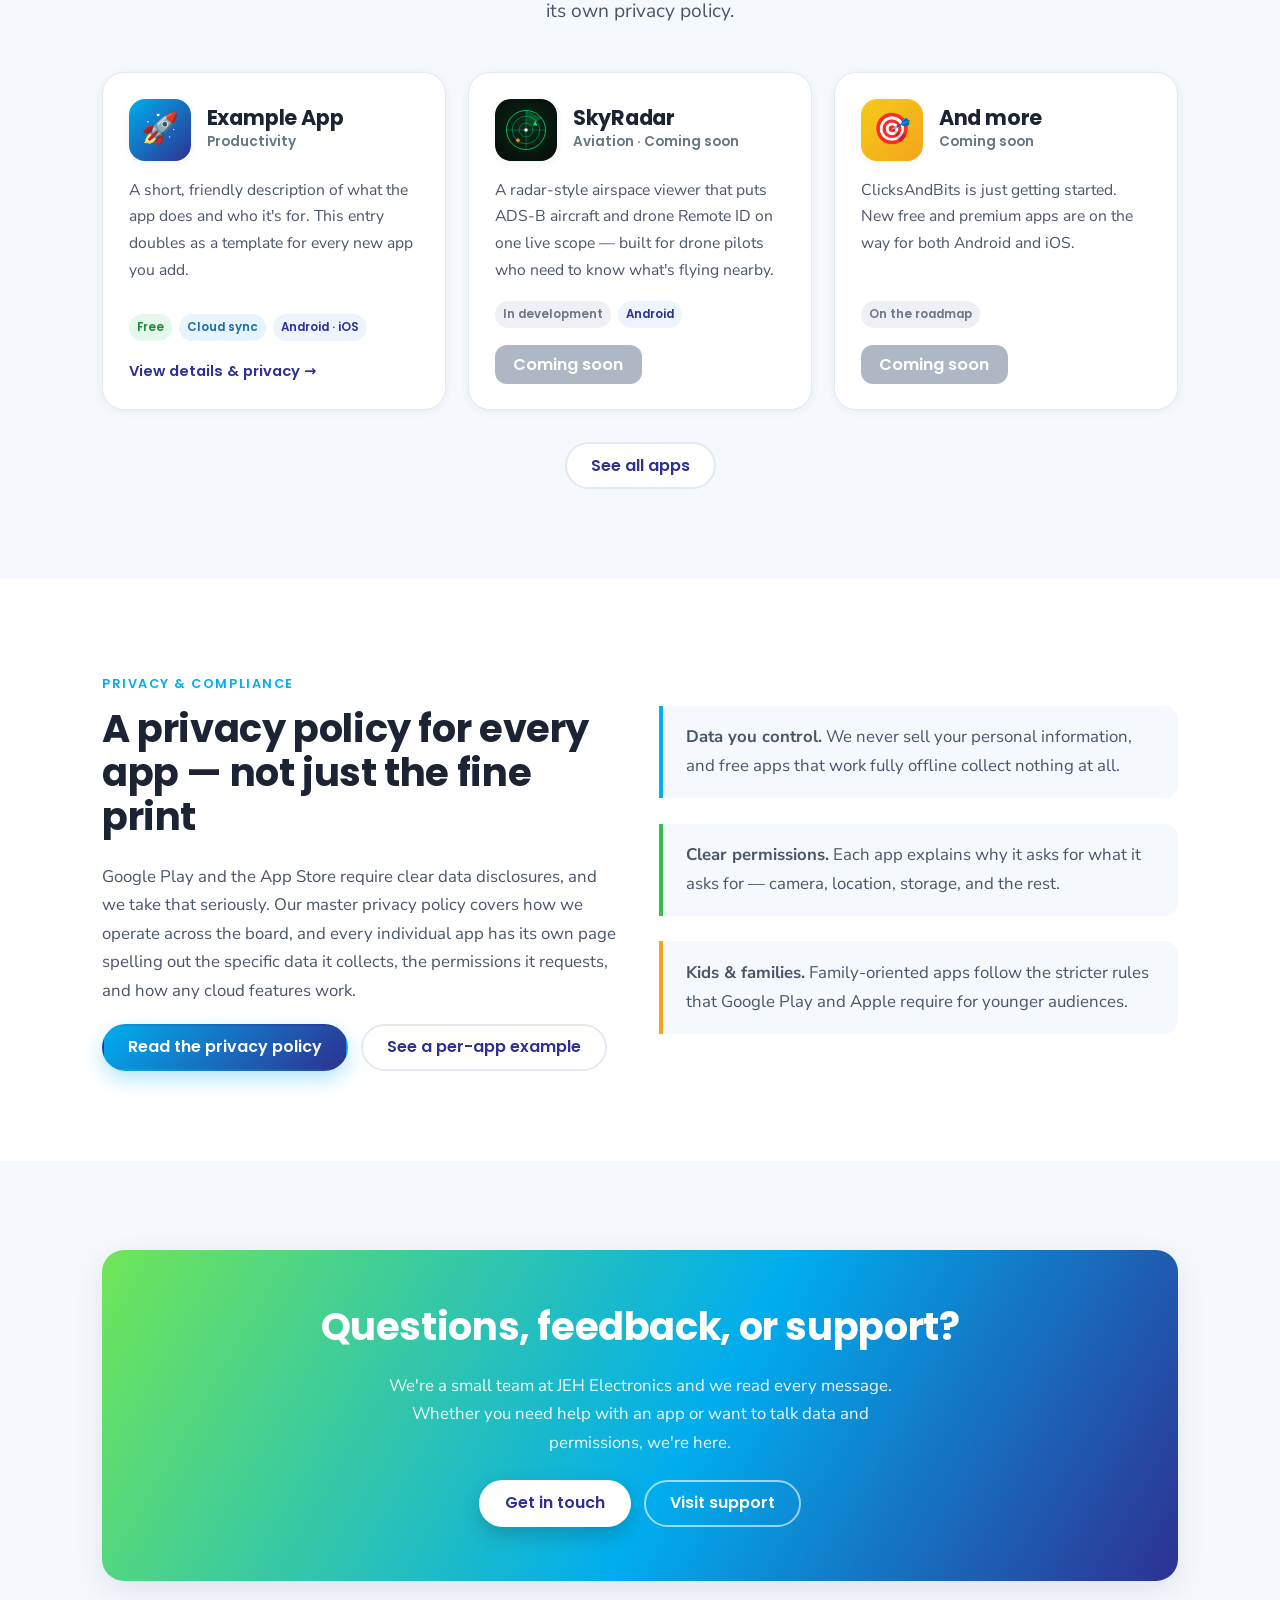
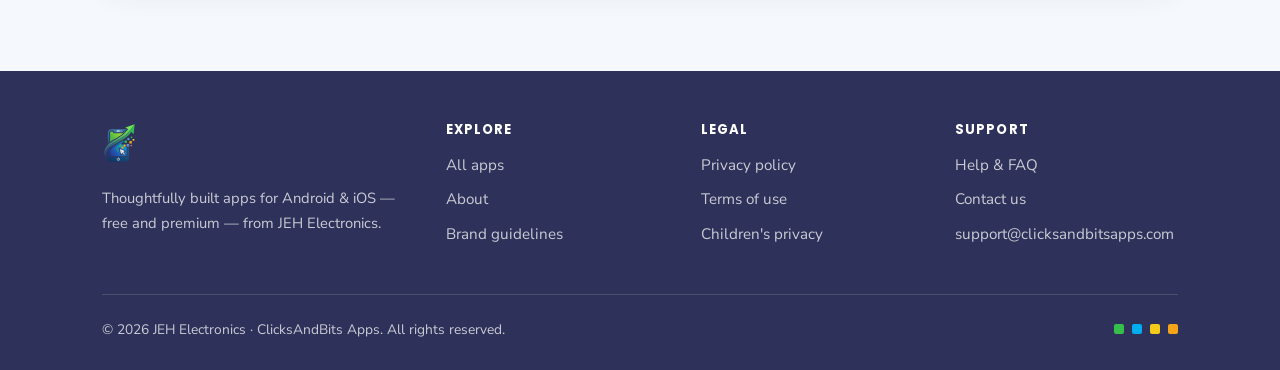
==== commit 5ea276be: "Added SkyRadar coming soon" ====
--- a/index.html
+++ b/index.html
@@ -124,18 +124,19 @@
             </div>
           </article>
 
-          <!-- Coming soon placeholders -->
+          <!-- SkyRadar — coming soon -->
           <article class="card app-card">
             <div class="app-card__top">
-              <div class="app-icon" style="background:var(--grad-rise)">✨</div>
+              <div class="app-icon app-icon--img"><img src="assets/img/skyradar-icon.svg" alt="SkyRadar app icon" width="62" height="62"></div>
               <div>
-                <h3>Next App</h3>
-                <div class="app-card__meta">Coming soon</div>
+                <h3>SkyRadar</h3>
+                <div class="app-card__meta">Aviation · Coming soon</div>
               </div>
             </div>
-            <p>We're polishing the details. Check back soon — or follow along and we'll announce it here first.</p>
+            <p>A radar-style airspace viewer that puts ADS-B aircraft and drone Remote ID on one live scope — built for drone pilots who need to know what's flying nearby.</p>
             <div class="tag-row">
               <span class="tag tag--soon">In development</span>
+              <span class="tag">Android</span>
             </div>
             <div class="app-card__actions">
               <span class="store-badge is-disabled"><span class="sb-big">Coming soon</span></span>
--- a/assets/css/styles.css
+++ b/assets/css/styles.css
@@ -199,7 +199,7 @@
 .brand .brand-txt em { color: var(--cb-slate-blue); font-style: normal; }
 
 .nav-links { display: flex; align-items: center; gap: .35rem; list-style: none; margin: 0; padding: 0; }
-.nav-links a {
+.nav-links a:not(.btn) {
   font-family: var(--font-display);
   font-weight: 500;
   font-size: .98rem;
@@ -207,8 +207,8 @@
   padding: .5em .85em;
   border-radius: 8px;
 }
-.nav-links a:hover { color: var(--cb-indigo); background: var(--bg-tint); }
-.nav-links a.is-active { color: var(--cb-indigo); background: var(--bg-tint); }
+.nav-links a:not(.btn):hover { color: var(--cb-indigo); background: var(--bg-tint); }
+.nav-links a:not(.btn).is-active { color: var(--cb-indigo); background: var(--bg-tint); }
 .nav-links .btn { margin-left: .4rem; }
 
 .nav-toggle {
@@ -237,7 +237,7 @@
     transition: opacity .18s ease, transform .18s ease;
   }
   .nav-links.open { opacity: 1; transform: none; pointer-events: auto; }
-  .nav-links a { padding: .7em .85em; }
+  .nav-links a:not(.btn) { padding: .7em .85em; }
   .nav-links .btn { margin: .4rem 0 0; justify-content: center; }
 }
 
@@ -340,6 +340,8 @@
   color: #fff;
   box-shadow: var(--shadow-sm);
 }
+.app-icon--img { padding: 0; overflow: hidden; background: none; }
+.app-icon--img img { width: 100%; height: 100%; object-fit: cover; display: block; }
 .app-card h3 { margin: 0; }
 .app-card__meta { font-size: .85rem; color: var(--slate); font-family: var(--font-display); font-weight: 600; }
 .app-card p { font-size: .98rem; }
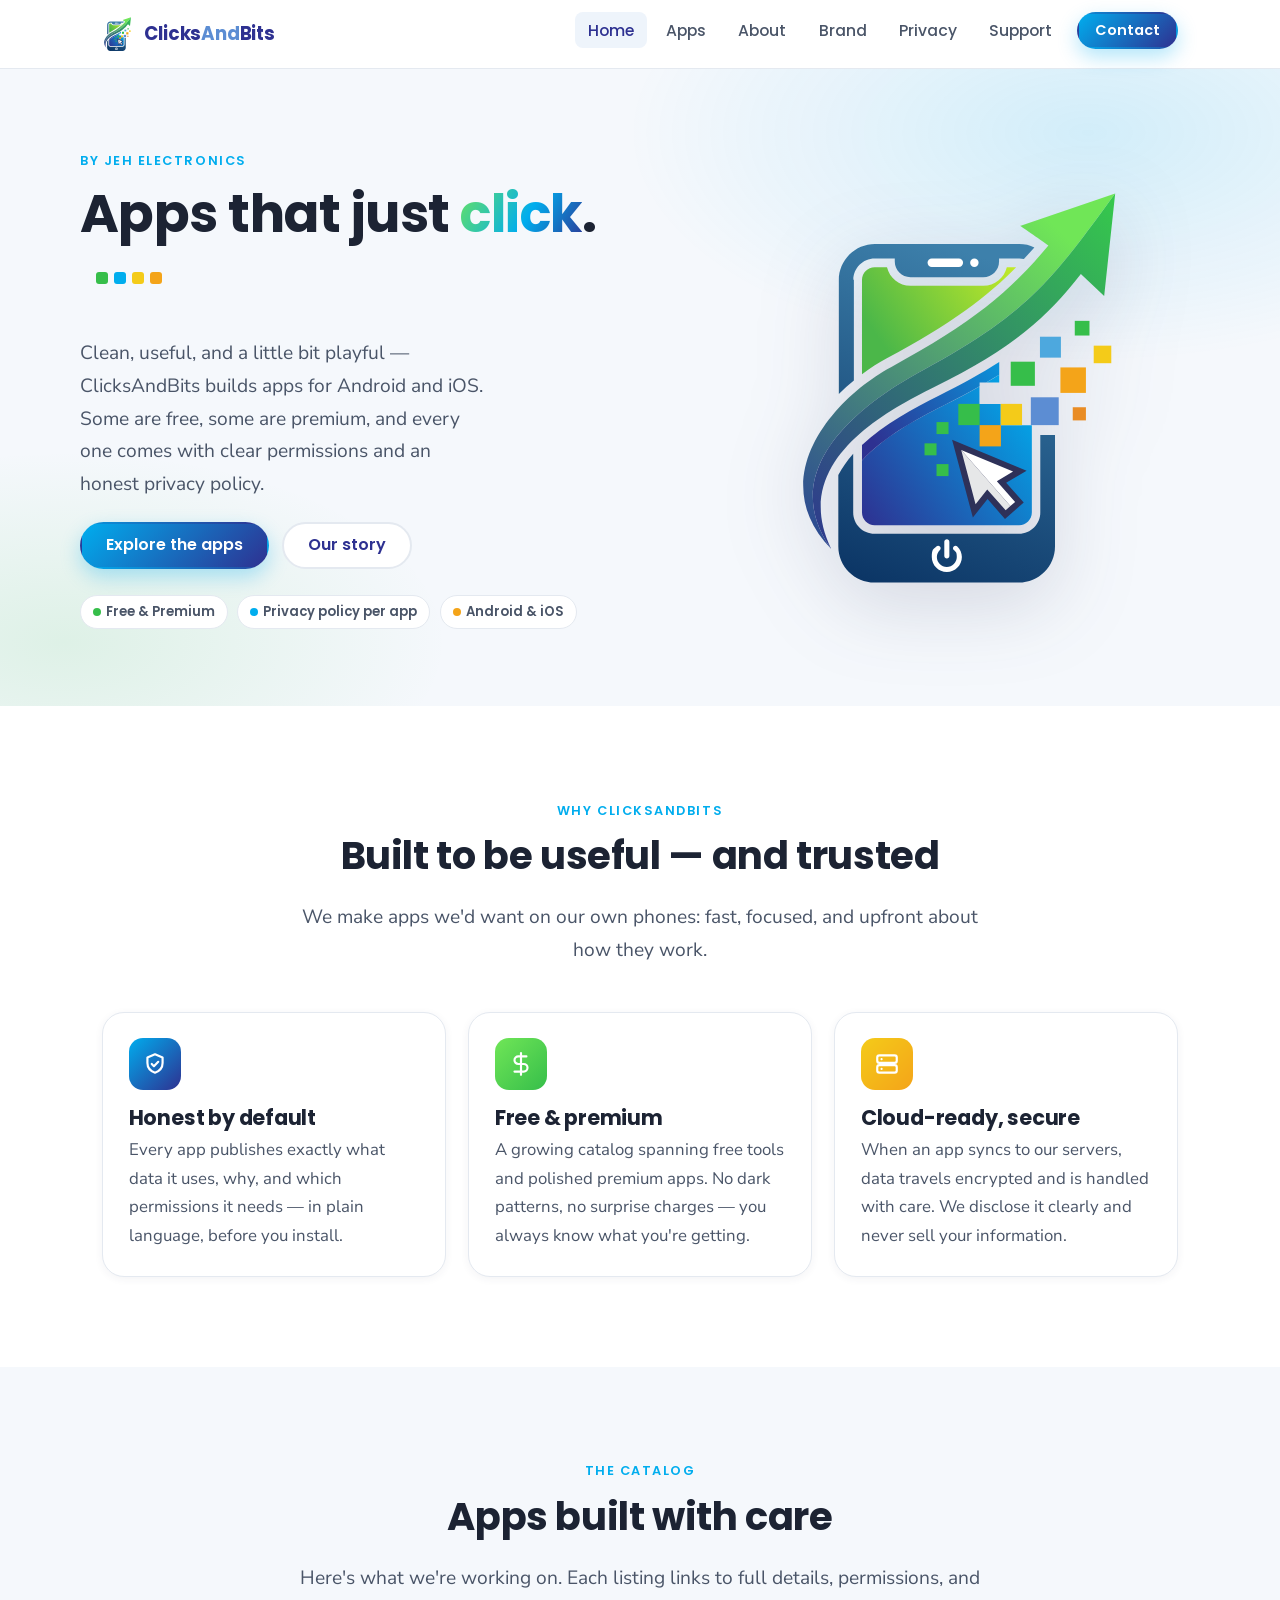
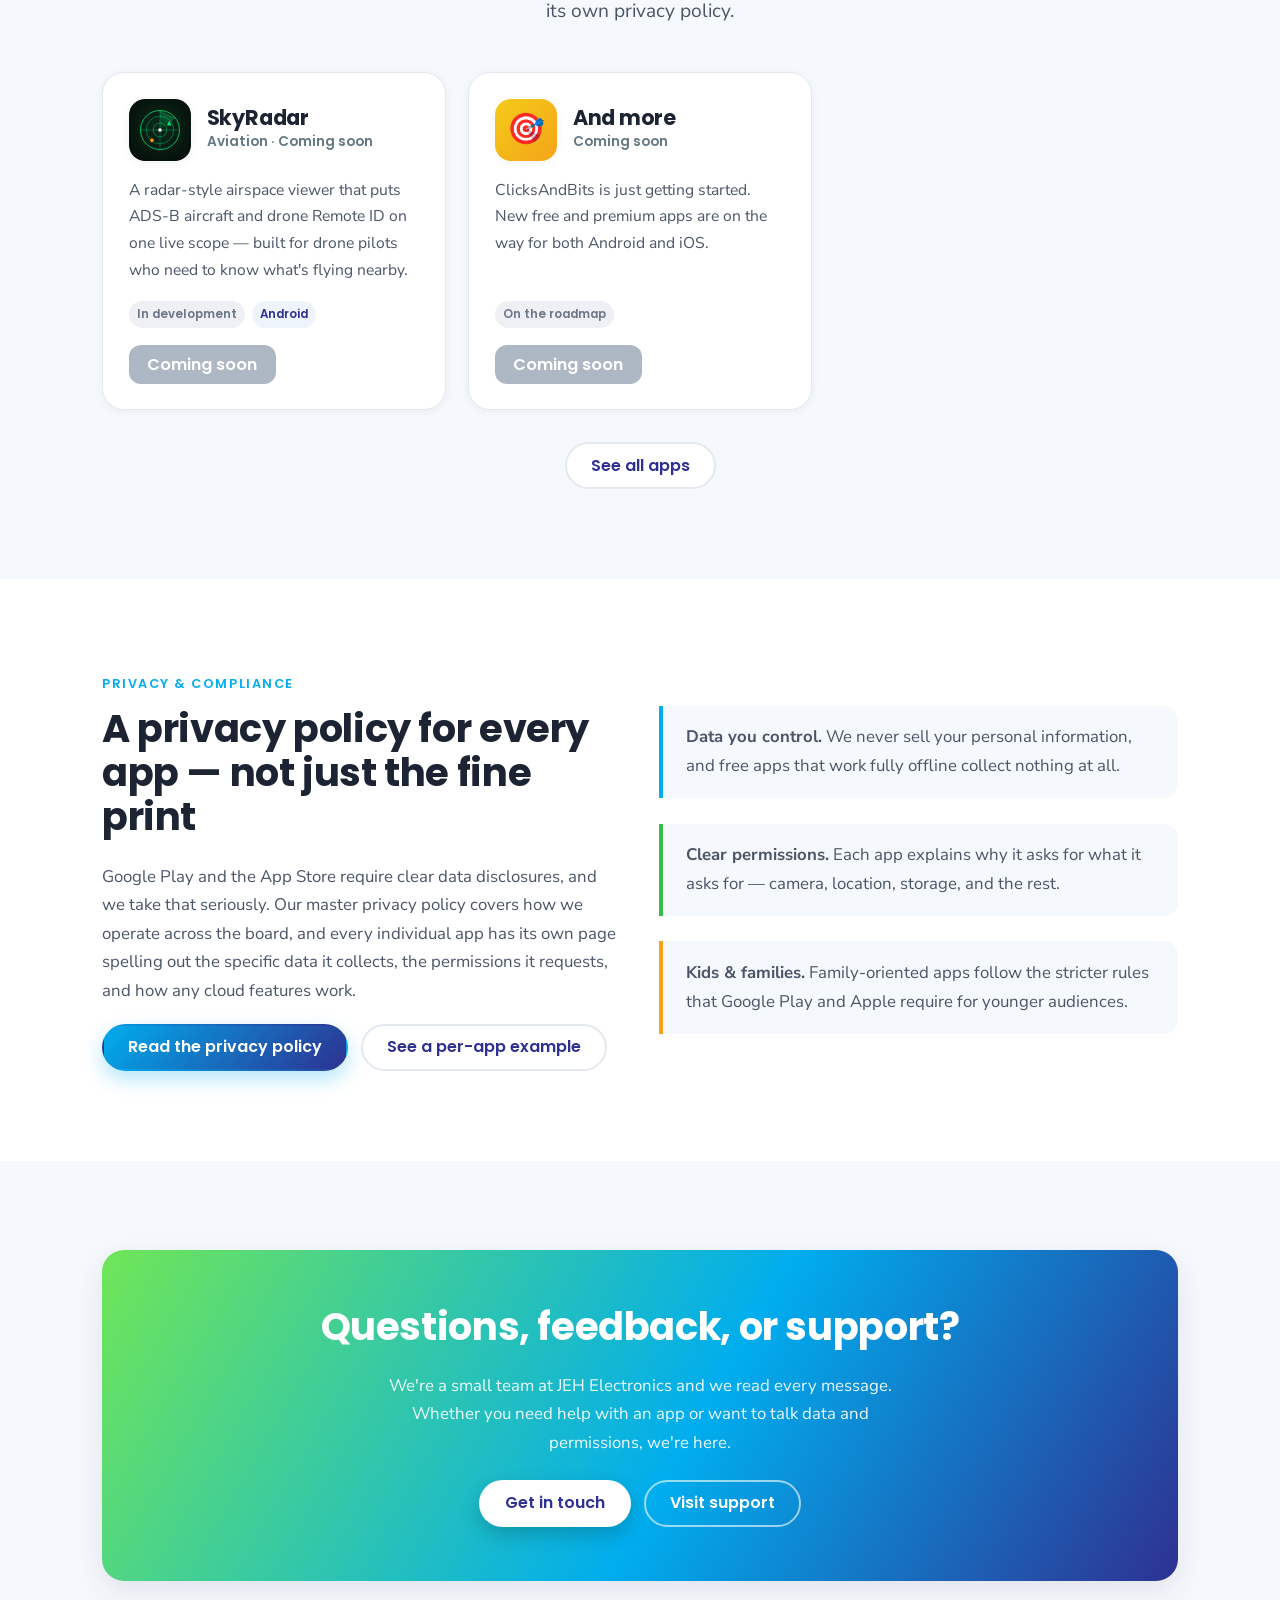
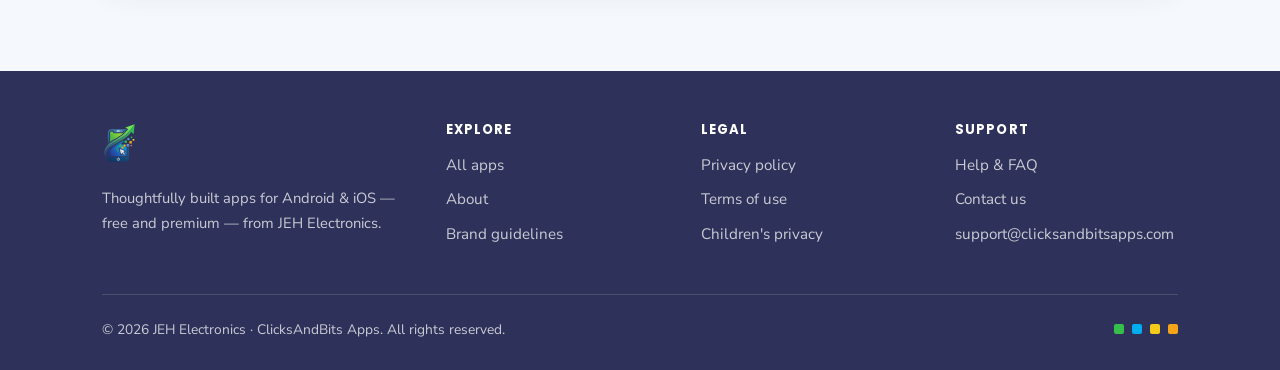
==== commit 92d2e6fb: "Removed the example app" ====
--- a/index.html
+++ b/index.html
@@ -104,7 +104,7 @@
         </div>
         <div class="grid grid-3">
 
-          <!-- Example / template app -->
+          <!-- Example / template app — hidden for now
           <article class="card card--hover app-card">
             <div class="app-card__top">
               <div class="app-icon" style="background:var(--grad-brand)">🚀</div>
@@ -123,6 +123,8 @@
               <a class="link-arrow" href="apps/example-app.html">View details &amp; privacy</a>
             </div>
           </article>
+          -->
+
 
           <!-- SkyRadar — coming soon -->
           <article class="card app-card">
